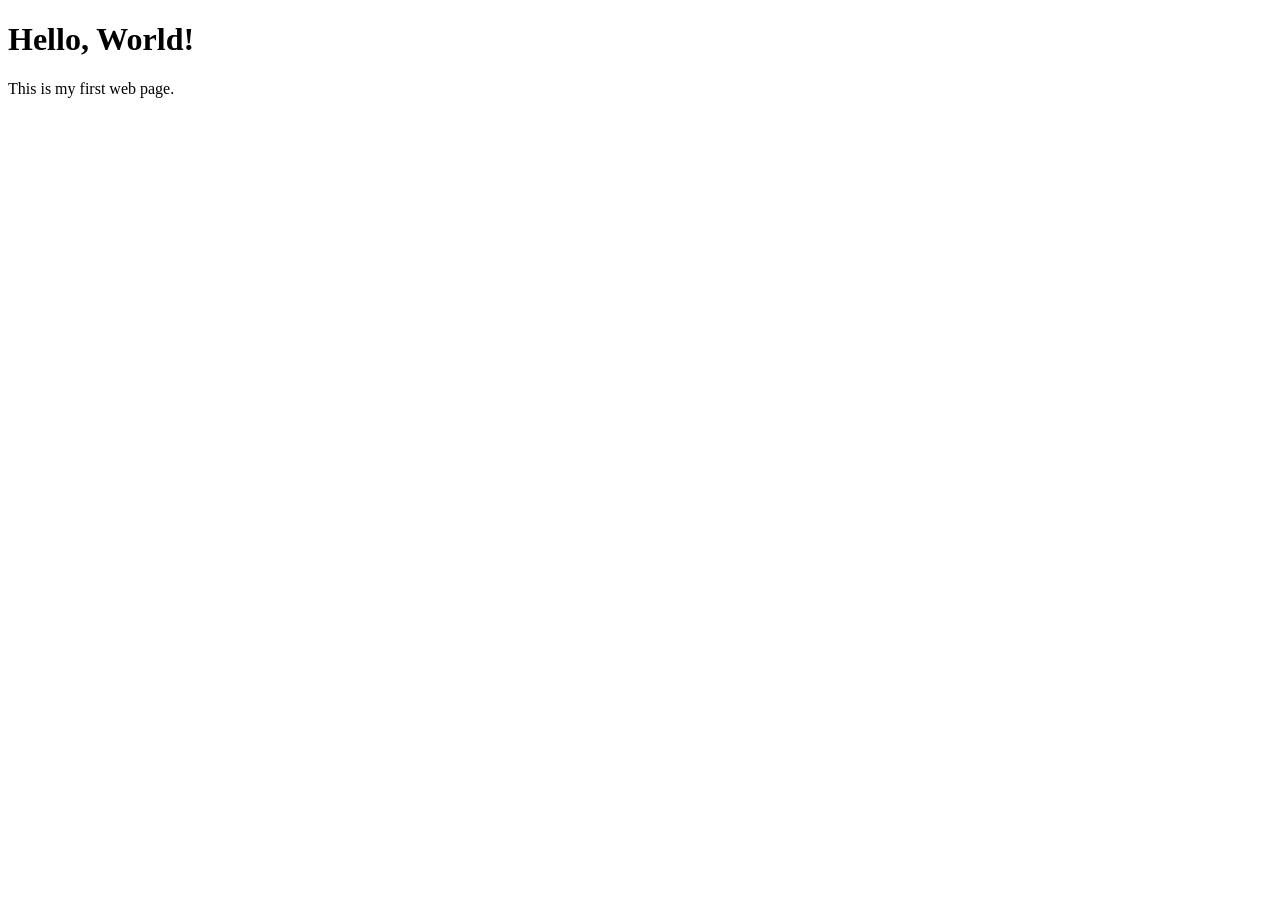
==== index.html @ 9cc76f5e "Update index.html" ====
<!DOCTYPE html>
<html lang="en">
<head>
    <meta charaset="UTF-8">
    <meta name="viewport" content="wodeth=device-width, initial-scale=1.0">
    <title> My First Page</title>
</head>
<body>
    <h1>Hello, World!</h1>
    <p>This is my first web page.</p>
</body>
</html
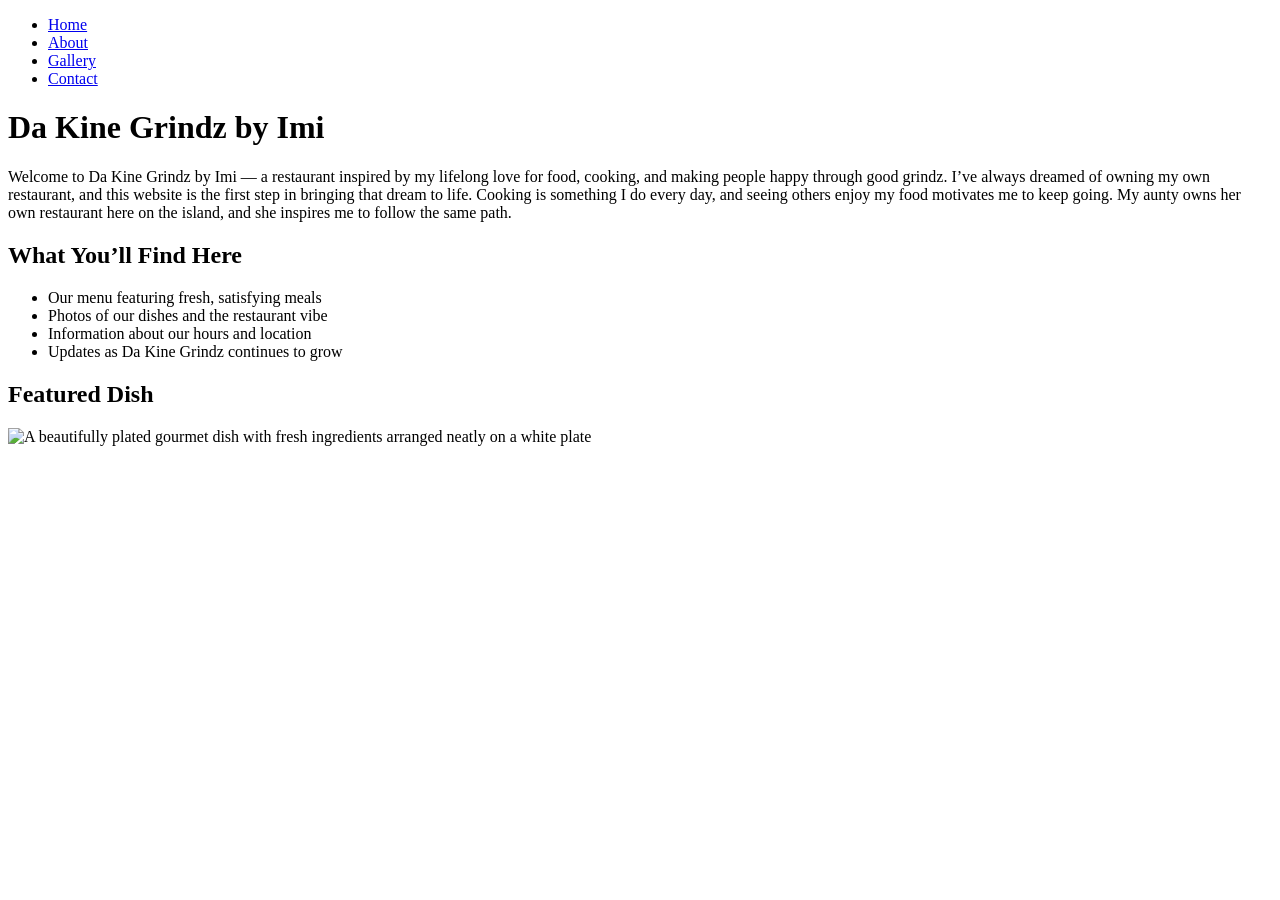
==== commit ee85333d: "Add files via upload" ====
--- a/index.html
+++ b/index.html
@@ -1,12 +1,45 @@
 <!DOCTYPE html>
 <html lang="en">
 <head>
-    <meta charaset="UTF-8">
-    <meta name="viewport" content="wodeth=device-width, initial-scale=1.0">
-    <title> My First Page</title>
+    <meta charset="UTF-8">
+    <meta name="viewport" content="width=device-width, initial-scale=1.0">
+    <title>Da Kine Grindz by Imi</title>
 </head>
+
 <body>
-    <h1>Hello, World!</h1>
-    <p>This is my first web page.</p>
+
+    <nav>
+        <ul>
+            <li><a href="#">Home</a></li>
+            <li><a href="#">About</a></li>
+            <li><a href="#">Gallery</a></li>
+            <li><a href="#">Contact</a></li>
+        </ul>
+    </nav>
+
+    <h1>Da Kine Grindz by Imi</h1>
+
+    <p>
+        Welcome to Da Kine Grindz by Imi — a restaurant inspired by my lifelong love for food, 
+        cooking, and making people happy through good grindz. I’ve always dreamed of owning my own 
+        restaurant, and this website is the first step in bringing that dream to life. Cooking is 
+        something I do every day, and seeing others enjoy my food motivates me to keep going. My aunty 
+        owns her own restaurant here on the island, and she inspires me to follow the same path.
+    </p>
+
+    <h2>What You’ll Find Here</h2>
+    <ul>
+        <li>Our menu featuring fresh, satisfying meals</li>
+        <li>Photos of our dishes and the restaurant vibe</li>
+        <li>Information about our hours and location</li>
+        <li>Updates as Da Kine Grindz continues to grow</li>
+    </ul>
+
+    <h2>Featured Dish</h2>
+    <img 
+        src="https://images.unsplash.com/photo-1551218808-94e220e084d2"
+        alt="A beautifully plated gourmet dish with fresh ingredients arranged neatly on a white plate"
+        width="300">
+    
 </body>
-</html
+</html>
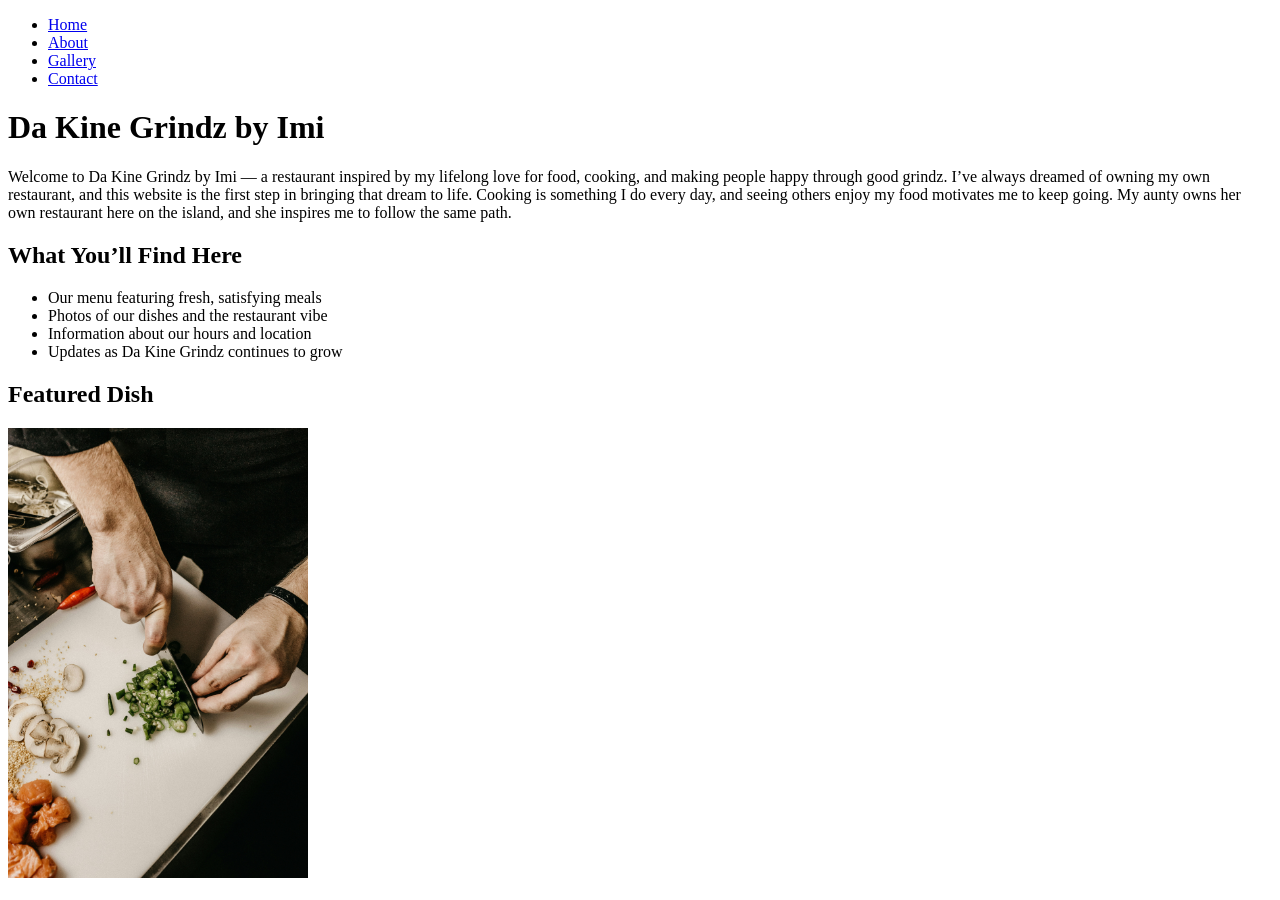
==== commit e318a388: "Add files via upload changed to local image and renamed" ====
--- a/index.html
+++ b/index.html
@@ -37,7 +37,7 @@
 
     <h2>Featured Dish</h2>
     <img 
-        src="https://images.unsplash.com/photo-1551218808-94e220e084d2"
+        src="images/cutting-food.jpg"
         alt="A beautifully plated gourmet dish with fresh ingredients arranged neatly on a white plate"
         width="300">
     
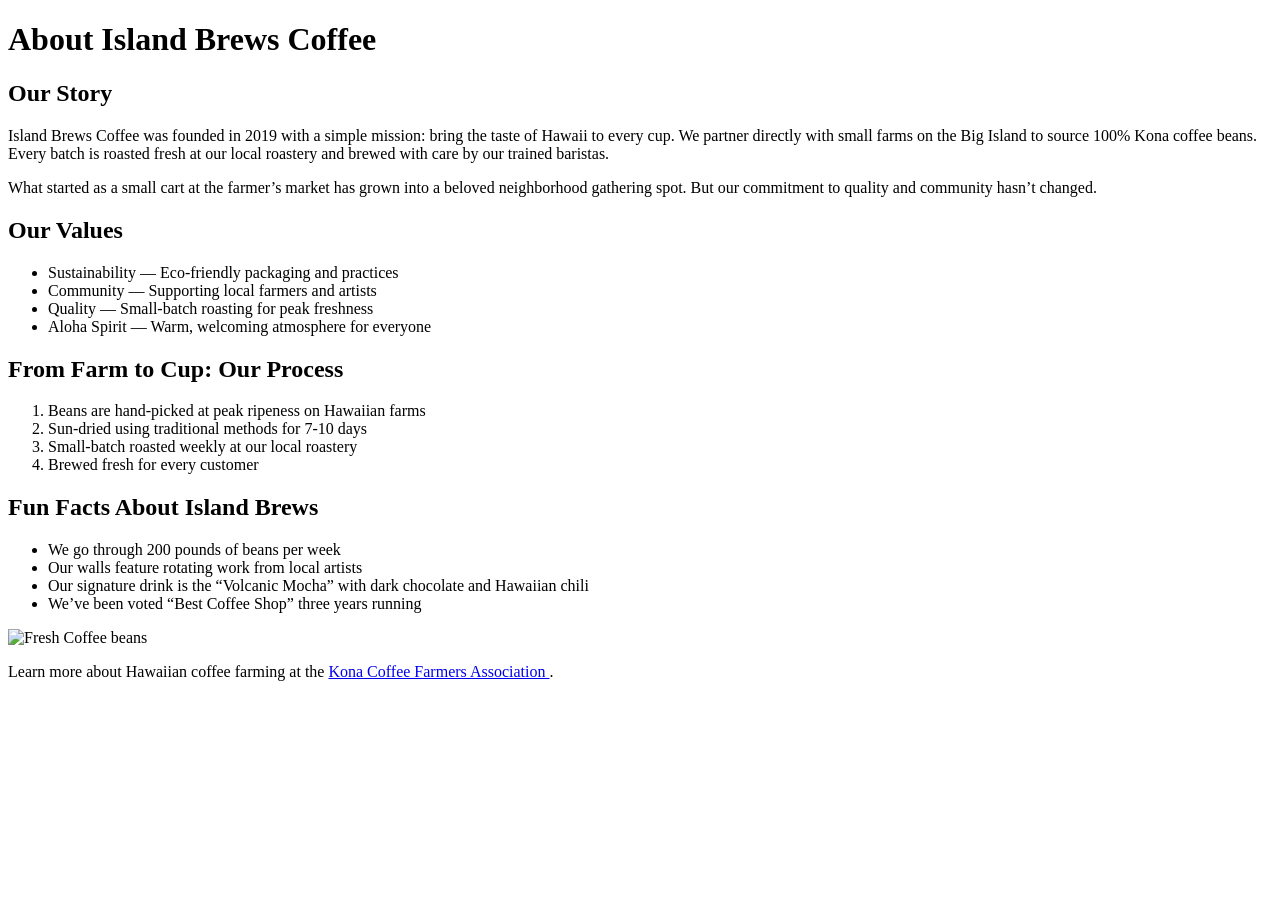
==== commit ecfaa569: "Add files via upload I added the 4 other sites such as gallery, menu, contact, and about" ====
--- a/index.html
+++ b/index.html
@@ -1,45 +1,50 @@
 <!DOCTYPE html>
 <html lang="en">
-<head>
-    <meta charset="UTF-8">
+ <head>
+    <meta charset="UTF-8"> 
     <meta name="viewport" content="width=device-width, initial-scale=1.0">
-    <title>Da Kine Grindz by Imi</title>
+    <title>About Us | Island Brews Coffee</title> 
 </head>
-
 <body>
 
-    <nav>
-        <ul>
-            <li><a href="#">Home</a></li>
-            <li><a href="#">About</a></li>
-            <li><a href="#">Gallery</a></li>
-            <li><a href="#">Contact</a></li>
-        </ul>
-    </nav>
-
-    <h1>Da Kine Grindz by Imi</h1>
-
-    <p>
-        Welcome to Da Kine Grindz by Imi — a restaurant inspired by my lifelong love for food, 
-        cooking, and making people happy through good grindz. I’ve always dreamed of owning my own 
-        restaurant, and this website is the first step in bringing that dream to life. Cooking is 
-        something I do every day, and seeing others enjoy my food motivates me to keep going. My aunty 
-        owns her own restaurant here on the island, and she inspires me to follow the same path.
+    <h1>About Island Brews Coffee</h1>
+    <h2>Our Story</h2>
+    <p>Island Brews Coffee was founded in 2019 with a simple mission: bring the taste of Hawaii to every cup. We partner directly with small farms on the Big Island to source 100% Kona coffee beans. Every batch is roasted fresh at our local roastery and brewed with care by our trained baristas.<br>
+        <p>What started as a small cart at the farmer’s market has grown into a beloved neighborhood gathering spot. But our commitment to quality and community hasn’t changed.</p>
+    <h2>Our Values</h2>
+    <ul>
+    <li> Sustainability — Eco-friendly packaging and practices</li>
+    <li>Community — Supporting local farmers and artists</li>
+    <li>Quality — Small-batch roasting for peak freshness</li>
+    <li>Aloha Spirit — Warm, welcoming atmosphere for everyone</li>
+    </ul>
+    <h2>From Farm to Cup: Our Process</h2>
+    <ol>
+    <li>Beans are hand-picked at peak ripeness on Hawaiian farms</li>
+    <li>Sun-dried using traditional methods for 7-10 days</li>
+    <li>Small-batch roasted weekly at our local roastery</li>
+    <li>Brewed fresh for every customer</li>
+    
+    </ol>
+    <h2>Fun Facts About Island Brews</h2>
+    <ul>
+     <li> We go through 200 pounds of beans per week</li>
+    <li>Our walls feature rotating work from local artists</li>
+    <li>Our signature drink is the “Volcanic Mocha” with dark chocolate and Hawaiian chili</li>
+    <li>We’ve been voted “Best Coffee Shop” three years running</li>
+    </ul>
+    
+    <img src="images/coffee-beans.jpg"
+         alt="Fresh Coffee beans"
+         width="500">
+         
+         <p> Learn more about Hawaiian coffee farming at the
+    <a href="https://www.konacoffeefarmers.org/"
+       target="_blank"
+       rel="noopener noreferrer"> 
+        Kona Coffee Farmers Association
+    </a>.
     </p>
-
-    <h2>What You’ll Find Here</h2>
-    <ul>
-        <li>Our menu featuring fresh, satisfying meals</li>
-        <li>Photos of our dishes and the restaurant vibe</li>
-        <li>Information about our hours and location</li>
-        <li>Updates as Da Kine Grindz continues to grow</li>
-    </ul>
-
-    <h2>Featured Dish</h2>
-    <img 
-        src="images/cutting-food.jpg"
-        alt="A beautifully plated gourmet dish with fresh ingredients arranged neatly on a white plate"
-        width="300">
     
-</body>
+    </body>
 </html>
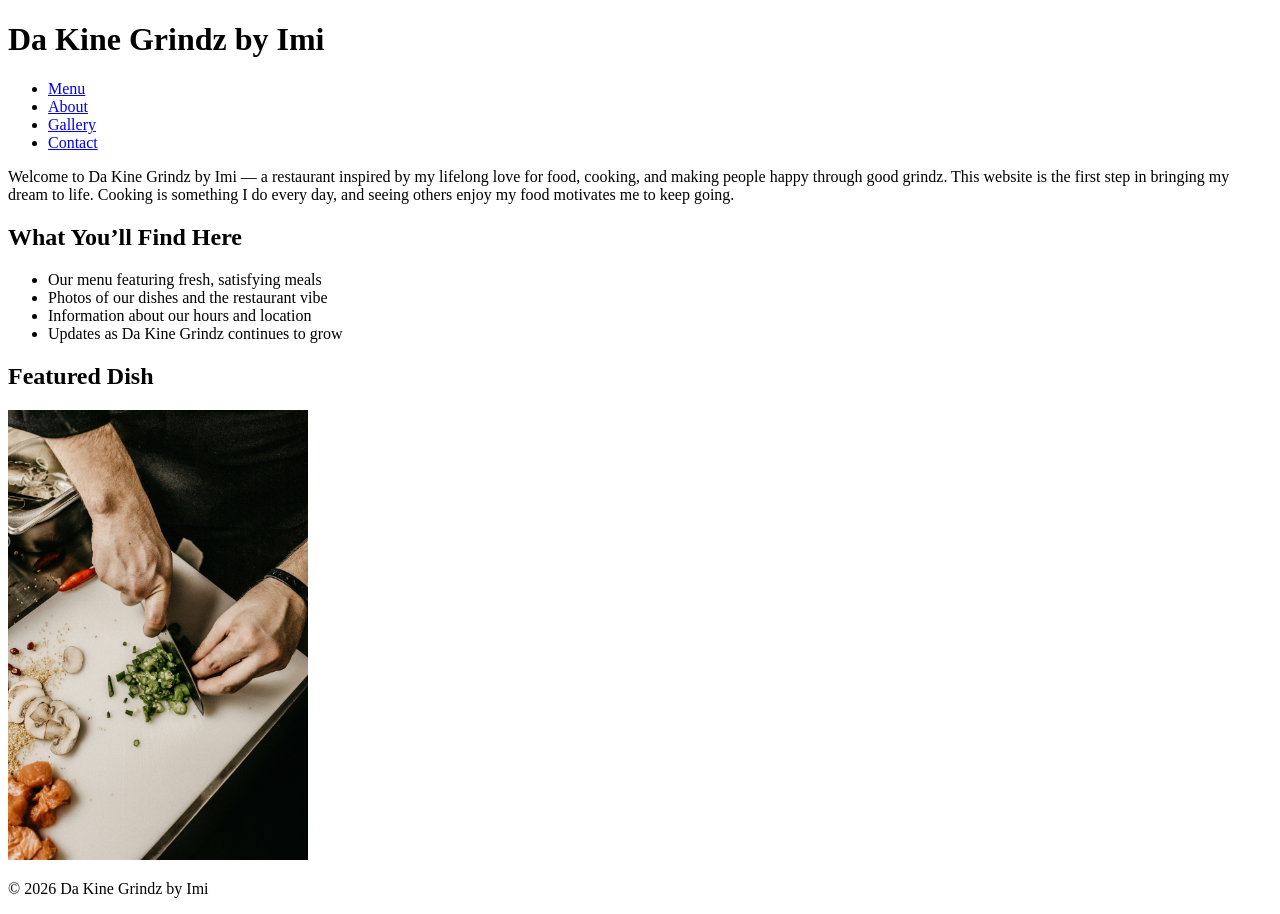
==== commit 94ef0f32: "Add files via upload" ====
--- a/index.html
+++ b/index.html
@@ -1,50 +1,53 @@
 <!DOCTYPE html>
 <html lang="en">
- <head>
-    <meta charset="UTF-8"> 
+<head>
+    <meta charset="UTF-8">
     <meta name="viewport" content="width=device-width, initial-scale=1.0">
-    <title>About Us | Island Brews Coffee</title> 
+    <title>Da Kine Grindz by Imi</title>
 </head>
+
 <body>
 
-    <h1>About Island Brews Coffee</h1>
-    <h2>Our Story</h2>
-    <p>Island Brews Coffee was founded in 2019 with a simple mission: bring the taste of Hawaii to every cup. We partner directly with small farms on the Big Island to source 100% Kona coffee beans. Every batch is roasted fresh at our local roastery and brewed with care by our trained baristas.<br>
-        <p>What started as a small cart at the farmer’s market has grown into a beloved neighborhood gathering spot. But our commitment to quality and community hasn’t changed.</p>
-    <h2>Our Values</h2>
-    <ul>
-    <li> Sustainability — Eco-friendly packaging and practices</li>
-    <li>Community — Supporting local farmers and artists</li>
-    <li>Quality — Small-batch roasting for peak freshness</li>
-    <li>Aloha Spirit — Warm, welcoming atmosphere for everyone</li>
-    </ul>
-    <h2>From Farm to Cup: Our Process</h2>
-    <ol>
-    <li>Beans are hand-picked at peak ripeness on Hawaiian farms</li>
-    <li>Sun-dried using traditional methods for 7-10 days</li>
-    <li>Small-batch roasted weekly at our local roastery</li>
-    <li>Brewed fresh for every customer</li>
-    
-    </ol>
-    <h2>Fun Facts About Island Brews</h2>
-    <ul>
-     <li> We go through 200 pounds of beans per week</li>
-    <li>Our walls feature rotating work from local artists</li>
-    <li>Our signature drink is the “Volcanic Mocha” with dark chocolate and Hawaiian chili</li>
-    <li>We’ve been voted “Best Coffee Shop” three years running</li>
-    </ul>
-    
-    <img src="images/coffee-beans.jpg"
-         alt="Fresh Coffee beans"
-         width="500">
-         
-         <p> Learn more about Hawaiian coffee farming at the
-    <a href="https://www.konacoffeefarmers.org/"
-       target="_blank"
-       rel="noopener noreferrer"> 
-        Kona Coffee Farmers Association
-    </a>.
-    </p>
-    
-    </body>
+    <header>
+        <h1>Da Kine Grindz by Imi</h1>
+
+        <nav>
+            <ul>
+                <li><a href="menu.html">Menu</a></li>
+                <li><a href="about.html">About</a></li>
+                <li><a href="gallery.html">Gallery</a></li>
+                <li><a href="contact.html">Contact</a></li>
+            </ul>
+        </nav>
+    </header>
+
+    <main>
+
+        <p>
+            Welcome to Da Kine Grindz by Imi — a restaurant inspired by my lifelong love for food,
+            cooking, and making people happy through good grindz. This website is the first step in
+            bringing my dream to life. Cooking is something I do every day, and seeing others enjoy
+            my food motivates me to keep going.
+        </p>
+
+        <h2>What You’ll Find Here</h2>
+        <ul>
+            <li>Our menu featuring fresh, satisfying meals</li>
+            <li>Photos of our dishes and the restaurant vibe</li>
+            <li>Information about our hours and location</li>
+            <li>Updates as Da Kine Grindz continues to grow</li>
+        </ul>
+
+        <h2>Featured Dish</h2>
+        <img 
+            src="images/cutting-food.jpg"
+            alt="A beautifully plated food dish with fresh ingredients arranged neatly on a white plate"
+            width="300">
+    </main>
+
+    <footer>
+        <p>© 2026 Da Kine Grindz by Imi</p>
+    </footer>
+
+</body>
 </html>
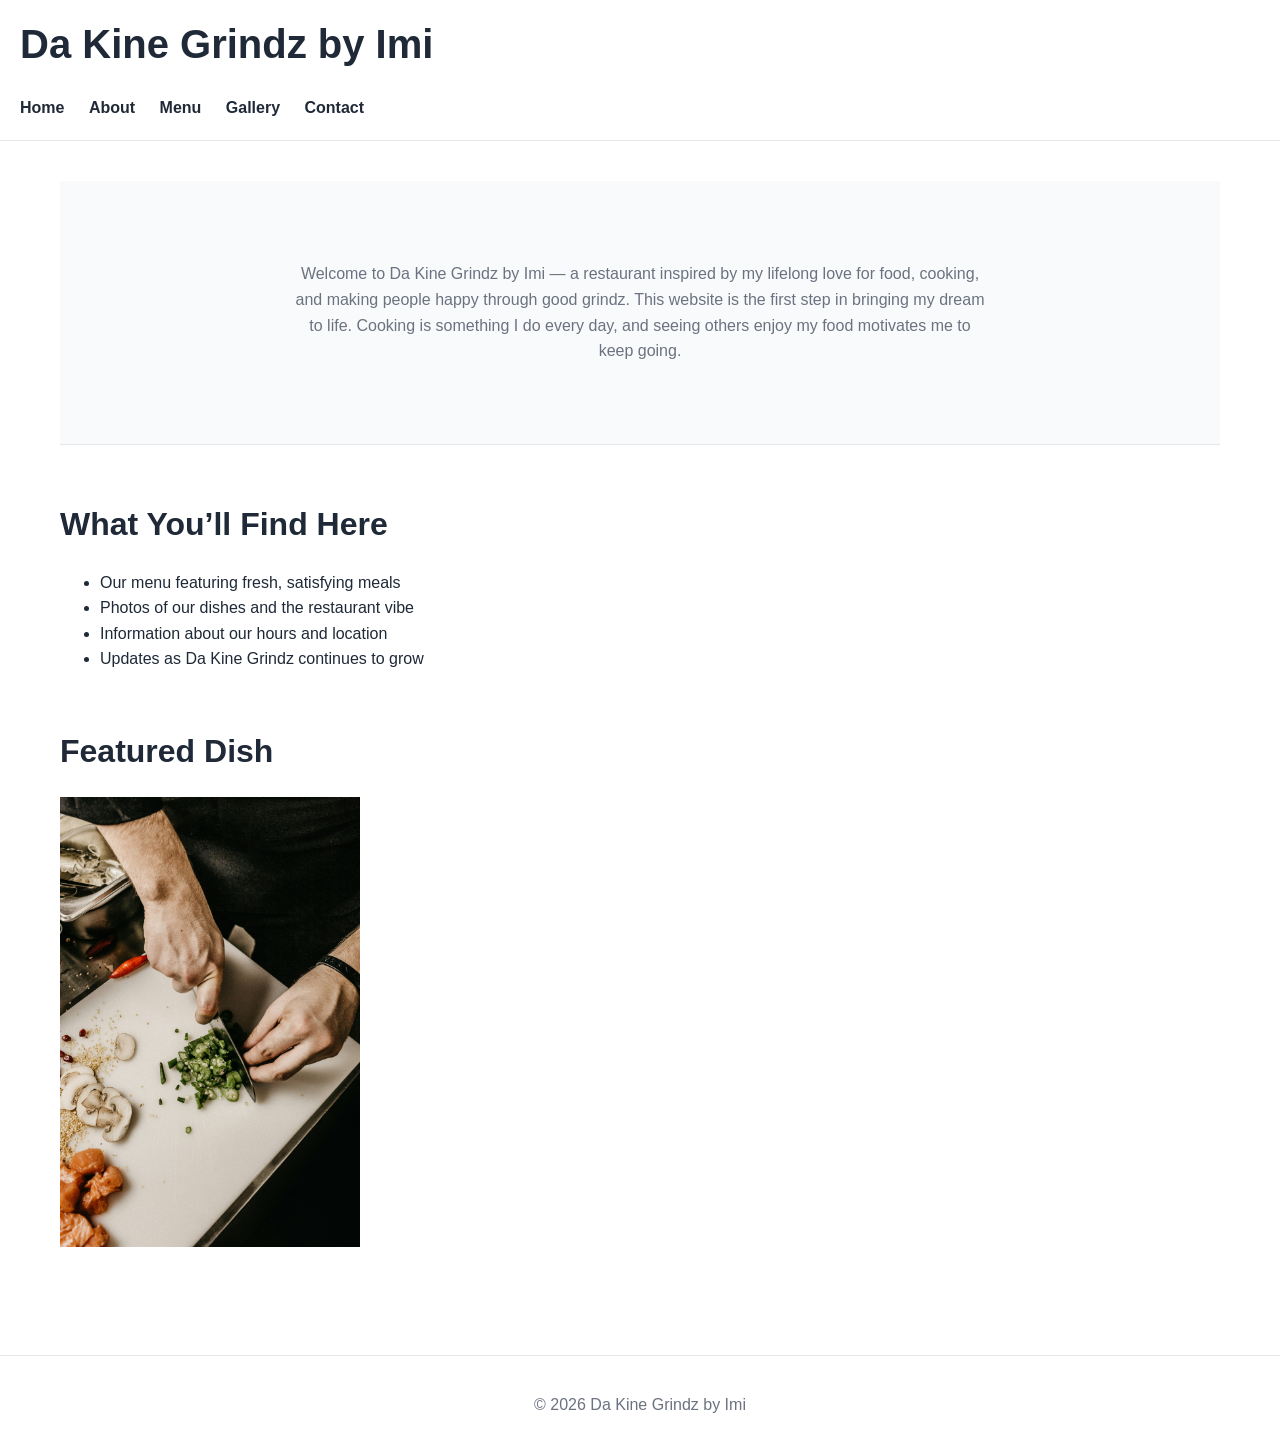
==== commit c9d9df51: "Add files via upload milestone4 css styles" ====
--- a/index.html
+++ b/index.html
@@ -4,32 +4,38 @@
     <meta charset="UTF-8">
     <meta name="viewport" content="width=device-width, initial-scale=1.0">
     <title>Da Kine Grindz by Imi</title>
+    <meta name="description" content="Welcome to Da Kine Grindz by Imi — a local-style food project inspired by Hawaiʻi flavors, plate lunch favorites, and cooking with aloha.">
+    <link rel="stylesheet" href="styles.css">
 </head>
 
 <body>
 
-    <header>
-        <h1>Da Kine Grindz by Imi</h1>
+<header>
+    <h1>Da Kine Grindz by Imi</h1>
 
-        <nav>
-            <ul>
-                <li><a href="menu.html">Menu</a></li>
-                <li><a href="about.html">About</a></li>
-                <li><a href="gallery.html">Gallery</a></li>
-                <li><a href="contact.html">Contact</a></li>
-            </ul>
-        </nav>
-    </header>
+    <nav>
+        <ul>
+            <li><a href="index.html">Home</a></li>
+            <li><a href="about.html">About</a></li>
+            <li><a href="menu.html">Menu</a></li>
+            <li><a href="gallery.html">Gallery</a></li>
+            <li><a href="contact.html">Contact</a></li>
+        </ul>
+    </nav>
+</header>
 
-    <main>
+<main>
 
+    <section class="hero">
         <p>
             Welcome to Da Kine Grindz by Imi — a restaurant inspired by my lifelong love for food,
             cooking, and making people happy through good grindz. This website is the first step in
             bringing my dream to life. Cooking is something I do every day, and seeing others enjoy
             my food motivates me to keep going.
         </p>
+    </section>
 
+    <section>
         <h2>What You’ll Find Here</h2>
         <ul>
             <li>Our menu featuring fresh, satisfying meals</li>
@@ -37,17 +43,21 @@
             <li>Information about our hours and location</li>
             <li>Updates as Da Kine Grindz continues to grow</li>
         </ul>
+    </section>
 
+    <section>
         <h2>Featured Dish</h2>
         <img 
             src="images/cutting-food.jpg"
             alt="A beautifully plated food dish with fresh ingredients arranged neatly on a white plate"
             width="300">
-    </main>
+    </section>
 
-    <footer>
-        <p>© 2026 Da Kine Grindz by Imi</p>
-    </footer>
+</main>
+
+<footer>
+    <p>© 2026 Da Kine Grindz by Imi</p>
+</footer>
 
 </body>
 </html>
--- a/styles.css
+++ b/styles.css
@@ -0,0 +1,195 @@
+/* ============================================================
+   Color Scheme for this site:
+   Primary: #2563eb (blue)
+   Primary Hover: #1d4ed8 (darker blue)
+   Text: #1f2937 (dark gray)
+   Text Muted: #6b7280 (lighter gray)
+   Background: #ffffff (white)
+   Border: #e5e7eb (light gray)
+   ============================================================ */
+
+
+/* ===================
+   Reset & Base
+   =================== */
+* {
+    box-sizing: border-box;
+}
+
+body {
+    margin: 0;
+    font-family: "Inter", Arial, sans-serif;
+    font-size: 16px;
+    line-height: 1.6;
+    color: #1f2937;
+    background-color: #ffffff;
+}
+
+/* ===================
+   Typography
+   =================== */
+h1, h2, h3, h4 {
+    line-height: 1.2;
+    margin-top: 0;
+    color: #1f2937;
+}
+
+h1 { font-size: 2.5rem; }
+h2 { font-size: 2rem; }
+h3 { font-size: 1.5rem; }
+h4 { font-size: 1.25rem; }
+
+p {
+    margin-bottom: 1rem;
+}
+
+a {
+    color: #2563eb;
+    text-decoration: none;
+    font-weight: 500;
+}
+
+a:hover {
+    color: #1d4ed8;
+    text-decoration: underline;
+}
+
+/* ===================
+   Layout
+   =================== */
+header {
+    padding: 20px;
+    border-bottom: 1px solid #e5e7eb;
+    background-color: #ffffff;
+}
+
+main {
+    padding: 40px 20px;
+    max-width: 1200px;
+    margin: 0 auto;
+}
+
+section {
+    margin-bottom: 60px;
+}
+
+footer {
+    padding: 20px;
+    border-top: 1px solid #e5e7eb;
+    text-align: center;
+    color: #6b7280;
+    background-color: #ffffff;
+}
+
+/* ===================
+   Navigation
+   =================== */
+nav {
+    display: flex;
+    justify-content: space-between;
+    align-items: center;
+}
+
+nav ul {
+    list-style: none;
+    padding: 0;
+    margin: 0;
+}
+
+nav li {
+    display: inline-block;
+    margin-right: 20px;
+}
+
+nav li:last-child {
+    margin-right: 0;
+}
+
+nav a {
+    color: #1f2937;
+    font-weight: 600;
+}
+
+nav a:hover {
+    color: #2563eb;
+}
+
+/* ===================
+   Hero Section
+   =================== */
+.hero {
+    padding: 80px 20px;
+    text-align: center;
+    background-color: #f9fafb;
+    border-bottom: 1px solid #e5e7eb;
+}
+
+.hero h1 {
+    margin-bottom: 20px;
+}
+
+.hero p {
+    color: #6b7280;
+    max-width: 700px;
+    margin: 0 auto;
+}
+
+/* ===================
+   Buttons
+   =================== */
+.btn {
+    display: inline-block;
+    padding: 12px 24px;
+    background-color: #2563eb;
+    color: white;
+    border-radius: 6px;
+    font-weight: 600;
+}
+
+.btn:hover {
+    background-color: #1d4ed8;
+}
+
+/* ===================
+   Cards / Components
+   =================== */
+.card {
+    border: 1px solid #e5e7eb;
+    padding: 20px;
+    border-radius: 8px;
+    background-color: #ffffff;
+}
+
+.card h3 {
+    margin-top: 0;
+}
+
+.card img {
+    width: 100%;
+    border-radius: 6px;
+    margin-bottom: 15px;
+}
+
+/* ===================
+   Forms
+   =================== */
+input, textarea {
+    width: 100%;
+    padding: 12px;
+    border: 1px solid #e5e7eb;
+    border-radius: 6px;
+    margin-bottom: 15px;
+    font-size: 1rem;
+}
+
+input:focus, textarea:focus {
+    outline: none;
+    border-color: #2563eb;
+}
+
+/* ===================
+   Utility Classes
+   =================== */
+.text-center { text-align: center; }
+.mt-20 { margin-top: 20px; }
+.mb-20 { margin-bottom: 20px; }
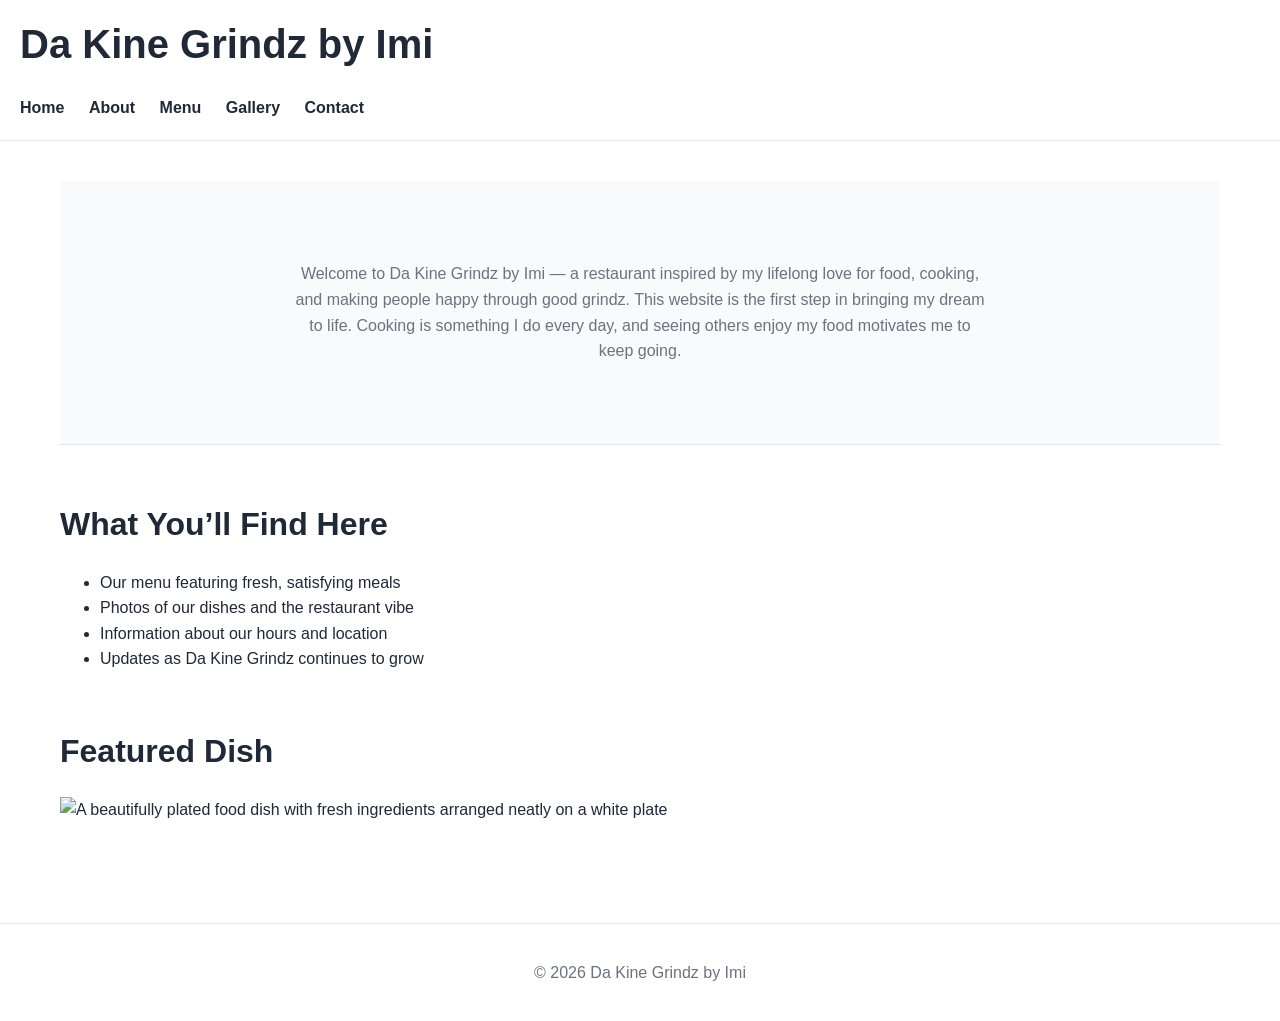
==== commit 14f4628a: "Add files via upload flexbox fix" ====
--- a/index.html
+++ b/index.html
@@ -48,7 +48,7 @@
     <section>
         <h2>Featured Dish</h2>
         <img 
-            src="images/cutting-food.jpg"
+            src="images/plated-food.jpg"
             alt="A beautifully plated food dish with fresh ingredients arranged neatly on a white plate"
             width="300">
     </section>
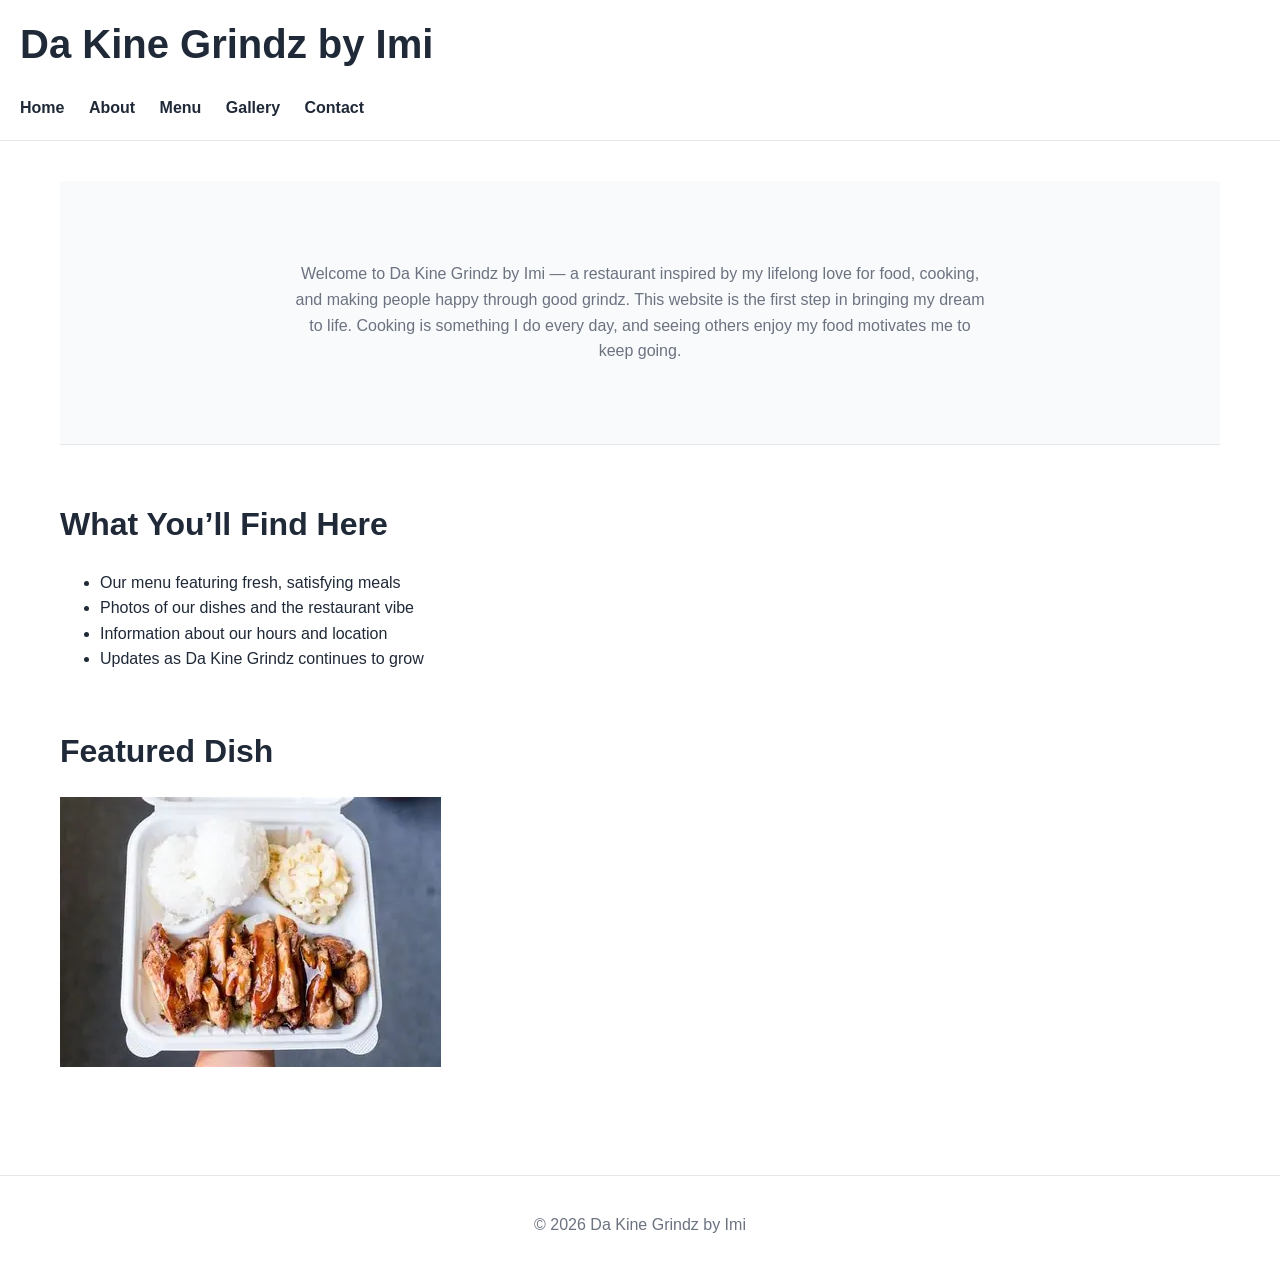
==== commit 1029f5cd: "Add files via upload" ====
--- a/index.html
+++ b/index.html
@@ -10,10 +10,12 @@
 
 <body>
 
-<header>
-    <h1>Da Kine Grindz by Imi</h1>
+<header class="site-header">
+    <div class="logo">
+        <h1>Da Kine Grindz by Imi</h1>
+    </div>
 
-    <nav>
+    <nav class="main-nav">
         <ul>
             <li><a href="index.html">Home</a></li>
             <li><a href="about.html">About</a></li>
@@ -47,10 +49,7 @@
 
     <section>
         <h2>Featured Dish</h2>
-        <img 
-            src="images/plated-food.jpg"
-            alt="A beautifully plated food dish with fresh ingredients arranged neatly on a white plate"
-            width="300">
+       <img src="images/plate-lunch.jpg" alt="Hawaiian plate lunch">
     </section>
 
 </main>
